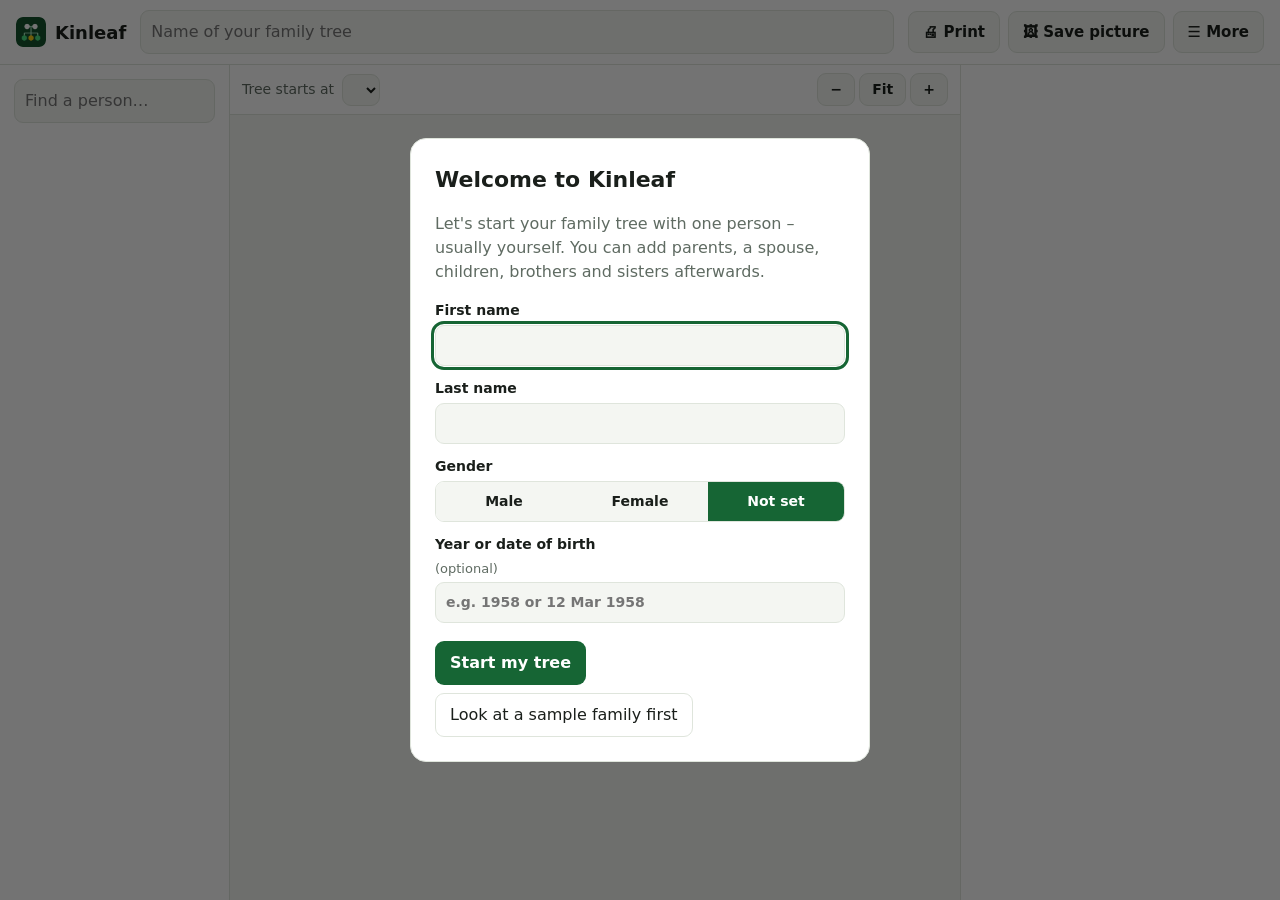
==== index.html @ b2eca698 "Kinleaf family tree maker v1" ====
<!doctype html>
<html lang="en">
<head>
  <meta charset="utf-8">
  <meta name="viewport" content="width=device-width, initial-scale=1">
  <title>Kinleaf – Family Tree Maker</title>
  <meta name="description" content="Build your family tree step by step, add photos and print it. Simple, private and offline – your family data stays on your PC.">
  <meta name="theme-color" content="#14532d">
  <link rel="manifest" href="manifest.json">
  <link rel="icon" href="icon-192.png">
  <link rel="stylesheet" href="style.css">
</head>
<body>
  <header class="topbar">
    <div class="brand"><img src="icon-192.png" alt="" width="30" height="30"><span>Kinleaf</span></div>
    <input id="treeTitle" class="tree-title" type="text" maxlength="60" placeholder="Name of your family tree" aria-label="Tree title">
    <div class="top-btns">
      <button id="printBtn" class="tb">🖨 Print</button>
      <button id="imgBtn" class="tb">🖼 Save picture</button>
      <button id="moreBtn" class="tb">☰ More</button>
      <button id="proBtn" class="pro-btn" hidden>★ Get Pro</button>
    </div>
    <div id="menu" class="menu" hidden>
      <button id="bigImgBtn">Save large picture for poster printing <span class="badge pro-only">PRO</span></button>
      <button id="backupBtn">Save a backup file</button>
      <button id="restoreFileBtn">Open a backup file…</button>
      <button id="gedOutBtn">Export GEDCOM file <span class="badge pro-only">PRO</span></button>
      <button id="gedInBtn">Import GEDCOM file… <span class="badge pro-only">PRO</span></button>
      <button id="sampleBtn">Load the sample family</button>
      <button id="clearBtn" class="danger">Start a new empty tree…</button>
      <a href="mailto:thequan03072002@gmail.com?subject=Kinleaf%20feedback">✉ Feedback &amp; support</a>
      <a href="https://apps.microsoft.com/detail/9NPWMMZ1NPPV" target="_blank" rel="noopener">More apps: PDF Toolbox</a>
      <a href="https://apps.microsoft.com/detail/9NF418NKG80Z" target="_blank" rel="noopener">More apps: SnapPDF</a>
    </div>
    <input id="fileIn" type="file" hidden>
  </header>

  <main class="layout">
    <aside class="left">
      <input id="search" type="search" placeholder="Find a person…" aria-label="Find a person">
      <ul id="peopleList" class="people"></ul>
      <p id="countLine" class="hint"></p>
    </aside>

    <section class="stage">
      <div class="stagebar">
        <label>Tree starts at <select id="rootSel"></select></label>
        <span class="zoom">
          <button id="zoomOut" title="Zoom out">−</button>
          <button id="zoomFit" title="Show whole tree">Fit</button>
          <button id="zoomIn" title="Zoom in">+</button>
        </span>
      </div>
      <svg id="svg" xmlns="http://www.w3.org/2000/svg"></svg>
      <p id="stageHint" class="stage-hint">Click a person to edit or add relatives · drag to move · scroll to zoom</p>
    </section>

    <aside class="right" id="panel"></aside>
  </main>

  <dialog id="welcome" class="dlg">
    <h2>Welcome to Kinleaf</h2>
    <p class="muted">Let's start your family tree with one person – usually yourself. You can add parents, a spouse, children, brothers and sisters afterwards.</p>
    <label class="field">First name <input id="wFirst" type="text" maxlength="40"></label>
    <label class="field">Last name <input id="wLast" type="text" maxlength="40"></label>
    <div class="field">Gender
      <div class="seg" id="wSex"><button data-v="m">Male</button><button data-v="f">Female</button><button data-v="" class="on">Not set</button></div>
    </div>
    <label class="field">Year or date of birth <span class="hint">(optional)</span><input id="wBirth" type="text" maxlength="30" placeholder="e.g. 1958 or 12 Mar 1958"></label>
    <div class="row-btns">
      <button id="wStart" class="primary">Start my tree</button>
      <button id="wSample" class="ghost">Look at a sample family first</button>
    </div>
  </dialog>

  <dialog id="pick" class="dlg">
    <h2 id="pickTitle">Who is the other parent?</h2>
    <div id="pickList" class="pick-list"></div>
    <div class="row-btns"><button id="pickCancel" class="ghost">Cancel</button></div>
  </dialog>

  <dialog id="proDialog" class="dlg">
    <h2>Kinleaf Pro</h2>
    <p class="muted">One-time purchase. Yours forever on this Microsoft account.</p>
    <ul class="pro-list">
      <li><strong>Unlimited people</strong> in your tree <span class="muted">(Free: 20)</span></li>
      <li><strong>Large poster picture</strong> – sharp enough to print and hang on the wall</li>
      <li><strong>GEDCOM import and export</strong> – move your tree to or from Ancestry, MyHeritage, FamilySearch and other programs</li>
    </ul>
    <p id="proMsg" class="pro-msg" hidden></p>
    <div class="row-btns">
      <button id="buyBtn" class="primary">Unlock Pro</button>
      <button id="restoreBtn" class="ghost">Restore purchase</button>
      <button id="closePro" class="ghost">Not now</button>
    </div>
  </dialog>

  <div id="toast" class="toast" hidden></div>
  <div id="printArea"></div>
  <script src="app.js"></script>
</body>
</html>
---- style.css ----
:root {
  --bg: #f4f6f2; --card: #ffffff; --text: #1a1f1b; --muted: #5f6b62;
  --line: #dfe5dc; --accent: #166534; --accent-2: #e3f2e6; --on-accent: #ffffff; --danger: #b42318;
  color-scheme: light dark;
}
@media (prefers-color-scheme: dark) {
  :root { --bg: #121613; --card: #1b211c; --text: #e9efe9; --muted: #9aa79d;
    --line: #2c362e; --accent: #4ade80; --accent-2: #17301f; --on-accent: #052e14; --danger: #f97066; }
}
* { box-sizing: border-box; }
html, body { height: 100%; }
body { margin: 0; font: 16px/1.5 "Segoe UI", system-ui, sans-serif; background: var(--bg); color: var(--text); display: flex; flex-direction: column; }
[hidden] { display: none !important; }
.topbar { position: relative; display: flex; align-items: center; gap: 14px; padding: 10px 16px; border-bottom: 1px solid var(--line); background: var(--card); }
.brand { display: flex; align-items: center; gap: 9px; font-weight: 700; font-size: 18px; }
.brand img { border-radius: 7px; }
.tree-title { flex: 1; min-width: 120px; font: 600 17px "Segoe UI", system-ui, sans-serif; padding: 8px 10px; border-radius: 9px; border: 1px solid transparent; background: transparent; color: var(--text); }
.tree-title:hover { border-color: var(--line); }
.top-btns { display: flex; gap: 8px; align-items: center; }
button { font: inherit; border-radius: 9px; padding: 9px 14px; cursor: pointer; border: 1px solid transparent; }
button:disabled { opacity: .45; cursor: not-allowed; }
.tb { background: var(--bg); color: var(--text); border-color: var(--line); font-weight: 600; font-size: 15px; }
.tb:hover, .ghost:hover { border-color: var(--accent); }
.primary { background: var(--accent); color: var(--on-accent); font-weight: 700; }
.ghost { background: transparent; color: var(--text); border-color: var(--line); }
.danger { color: var(--danger) !important; }
.pro-btn { background: linear-gradient(135deg, #f59e0b, #ef4444); color: #fff; font-weight: 700; border: 0; }
.pro-btn.is-pro { background: var(--accent-2); color: var(--accent); cursor: default; }
.badge { font-size: 10px; font-weight: 700; background: #f59e0b; color: #1f1503; border-radius: 4px; padding: 1px 5px; margin-left: 4px; vertical-align: 1px; }
body.unlocked .pro-only { display: none; }
.menu { position: absolute; right: 16px; top: 54px; z-index: 20; background: var(--card); border: 1px solid var(--line); border-radius: 12px; padding: 6px; display: flex; flex-direction: column; min-width: 300px; box-shadow: 0 10px 30px rgba(0,0,0,.25); }
.menu button, .menu a { text-align: left; background: transparent; color: var(--text); padding: 10px 12px; border-radius: 8px; text-decoration: none; font-size: 15px; }
.menu button:hover, .menu a:hover { background: var(--accent-2); }

.layout { flex: 1; min-height: 0; display: grid; grid-template-columns: 230px minmax(0, 1fr) 320px; }
.left, .right { background: var(--card); padding: 14px; overflow: auto; display: flex; flex-direction: column; gap: 10px; }
.left { border-right: 1px solid var(--line); }
.right { border-left: 1px solid var(--line); }
@media (max-width: 900px) { .layout { grid-template-columns: 1fr; grid-template-rows: auto 60vh auto; } .left { max-height: 160px; } }
input[type=text], input[type=search], select, textarea { font: inherit; padding: 9px 10px; border-radius: 9px; border: 1px solid var(--line); background: var(--bg); color: var(--text); width: 100%; }
input:focus, select:focus, textarea:focus, button:focus-visible { outline: 3px solid var(--accent); outline-offset: 1px; }
textarea { min-height: 70px; resize: vertical; }
.people { list-style: none; margin: 0; padding: 0; display: flex; flex-direction: column; gap: 2px; flex: 1; overflow: auto; }
.people button { width: 100%; text-align: left; background: transparent; color: var(--text); padding: 7px 9px; font-size: 15px; overflow: hidden; text-overflow: ellipsis; white-space: nowrap; }
.people button:hover { background: var(--bg); }
.people button.on { background: var(--accent-2); color: var(--accent); font-weight: 700; }
.people small { color: var(--muted); font-weight: 400; }
.hint { color: var(--muted); font-size: 13px; font-weight: 400; margin: 0; }
.muted { color: var(--muted); }

.stage { position: relative; min-width: 0; min-height: 0; display: flex; flex-direction: column; }
.stagebar { display: flex; justify-content: space-between; align-items: center; gap: 12px; padding: 8px 12px; border-bottom: 1px solid var(--line); background: var(--card); font-size: 14px; }
.stagebar label { display: flex; align-items: center; gap: 8px; color: var(--muted); min-width: 0; }
.stagebar select { width: auto; max-width: 340px; padding: 6px 8px; }
.zoom { display: flex; gap: 4px; }
.zoom button { background: var(--bg); color: var(--text); border-color: var(--line); padding: 5px 12px; font-weight: 700; }
#svg { flex: 1; width: 100%; min-height: 0; cursor: grab; touch-action: none; background: var(--bg); }
#svg.drag { cursor: grabbing; }
#svg .p { cursor: pointer; }
.stage-hint { position: absolute; left: 0; right: 0; bottom: 8px; text-align: center; color: var(--muted); font-size: 13px; margin: 0; pointer-events: none; }

.right h2 { font-size: 20px; margin: 0; }
.field { display: flex; flex-direction: column; gap: 4px; font-weight: 600; font-size: 14px; }
.two { display: grid; grid-template-columns: 1fr 1fr; gap: 8px; }
.seg { display: flex; gap: 0; border: 1px solid var(--line); border-radius: 9px; overflow: hidden; }
.seg button { flex: 1; border-radius: 0; background: var(--bg); color: var(--text); padding: 8px 6px; font-size: 14px; }
.seg button.on { background: var(--accent); color: var(--on-accent); font-weight: 700; }
.photo-row { display: flex; align-items: center; gap: 12px; }
.photo { width: 76px; height: 76px; border-radius: 50%; object-fit: cover; background: var(--accent-2); border: 2px solid var(--line); display: flex; align-items: center; justify-content: center; font-weight: 700; font-size: 24px; color: var(--accent); flex: none; }
.rel { display: grid; grid-template-columns: 1fr 1fr; gap: 8px; }
.rel button { background: var(--accent-2); color: var(--accent); font-weight: 700; font-size: 14px; padding: 10px 6px; }
.rel button:hover { outline: 2px solid var(--accent); }
.rel .wide { grid-column: 1 / -1; }
.check { display: flex; align-items: center; gap: 8px; font-weight: 600; font-size: 14px; }
.check input { width: 18px; height: 18px; accent-color: var(--accent); }
.sect { font-size: 12px; text-transform: uppercase; letter-spacing: .6px; color: var(--muted); margin: 8px 0 0; }
.empty-panel { color: var(--muted); text-align: center; margin-top: 30px; }

.dlg { border: 1px solid var(--line); border-radius: 16px; padding: 24px; background: var(--card); color: var(--text); max-width: 460px; width: calc(100% - 32px); }
.dlg::backdrop { background: rgba(0,0,0,.55); }
.dlg h2 { margin: 0 0 6px; font-size: 22px; }
.dlg .field { margin-top: 12px; }
.row-btns { display: flex; gap: 8px; flex-wrap: wrap; margin-top: 18px; }
.pro-list { padding-left: 20px; line-height: 1.8; }
.pro-msg { background: var(--accent-2); border-radius: 8px; padding: 9px 11px; }
.pick-list { display: flex; flex-direction: column; gap: 8px; margin-top: 12px; }
.pick-list button { background: var(--accent-2); color: var(--accent); font-weight: 700; text-align: left; }
.toast { position: fixed; left: 50%; bottom: 26px; transform: translateX(-50%); background: #1f2937; color: #fff; padding: 11px 18px; border-radius: 10px; z-index: 50; max-width: calc(100% - 24px); }

#printArea { display: none; }
@media print {
  @page { size: landscape; margin: 10mm; }
  body > *:not(#printArea) { display: none !important; }
  body { background: #fff; display: block; }
  #printArea { display: block; }
  #printArea svg { width: 100%; height: auto; max-height: 180mm; }
}
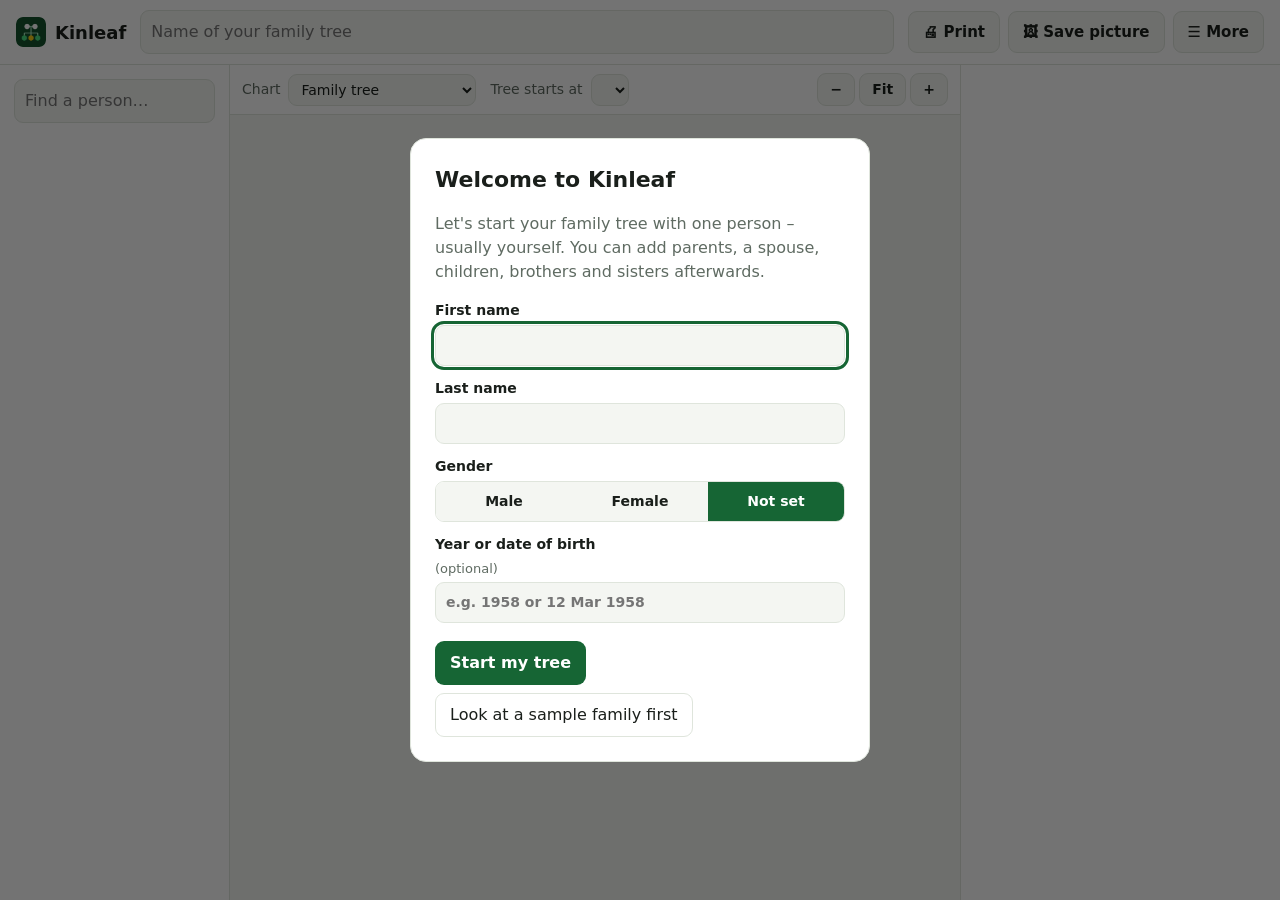
==== commit 7cb927df: "Fan chart of ancestors, better GEDCOM import/export, place of death" ====
--- a/index.html
+++ b/index.html
@@ -28,6 +28,7 @@
       <button id="gedInBtn">Import GEDCOM file… <span class="badge pro-only">PRO</span></button>
       <button id="sampleBtn">Load the sample family</button>
       <button id="clearBtn" class="danger">Start a new empty tree…</button>
+      <a href="help.html" target="_blank" rel="noopener">❓ How to use Kinleaf</a>
       <a href="mailto:thequan03072002@gmail.com?subject=Kinleaf%20feedback">✉ Feedback &amp; support</a>
       <a href="https://apps.microsoft.com/detail/9NPWMMZ1NPPV" target="_blank" rel="noopener">More apps: PDF Toolbox</a>
       <a href="https://apps.microsoft.com/detail/9NF418NKG80Z" target="_blank" rel="noopener">More apps: SnapPDF</a>
@@ -44,7 +45,7 @@
 
     <section class="stage">
       <div class="stagebar">
-        <label>Tree starts at <select id="rootSel"></select></label>
+        <span class="sb-left"><label>Chart <select id="chartSel"><option value="tree">Family tree</option><option value="fan">Fan chart – ancestors</option></select></label><label id="rootLab">Tree starts at <select id="rootSel"></select></label><label id="genLab" hidden>Generations <select id="fanGen"><option>4</option><option>5</option><option>6</option><option>7</option></select></label></span>
         <span class="zoom">
           <button id="zoomOut" title="Zoom out">−</button>
           <button id="zoomFit" title="Show whole tree">Fit</button>
@@ -85,6 +86,7 @@
     <ul class="pro-list">
       <li><strong>Unlimited people</strong> in your tree <span class="muted">(Free: 20)</span></li>
       <li><strong>Large poster picture</strong> – sharp enough to print and hang on the wall</li>
+      <li><strong>Fan charts</strong> – print or save a colourful fan of up to 7 generations of ancestors, perfect as a gift or wall poster</li>
       <li><strong>GEDCOM import and export</strong> – move your tree to or from Ancestry, MyHeritage, FamilySearch and other programs</li>
     </ul>
     <p id="proMsg" class="pro-msg" hidden></p>
--- a/style.css
+++ b/style.css
@@ -50,6 +50,8 @@
 
 .stage { position: relative; min-width: 0; min-height: 0; display: flex; flex-direction: column; }
 .stagebar { display: flex; justify-content: space-between; align-items: center; gap: 12px; padding: 8px 12px; border-bottom: 1px solid var(--line); background: var(--card); font-size: 14px; }
+.sb-left { display: flex; gap: 14px; align-items: center; flex-wrap: wrap; min-width: 0; }
+.stagebar label[hidden] { display: none; }
 .stagebar label { display: flex; align-items: center; gap: 8px; color: var(--muted); min-width: 0; }
 .stagebar select { width: auto; max-width: 340px; padding: 6px 8px; }
 .zoom { display: flex; gap: 4px; }
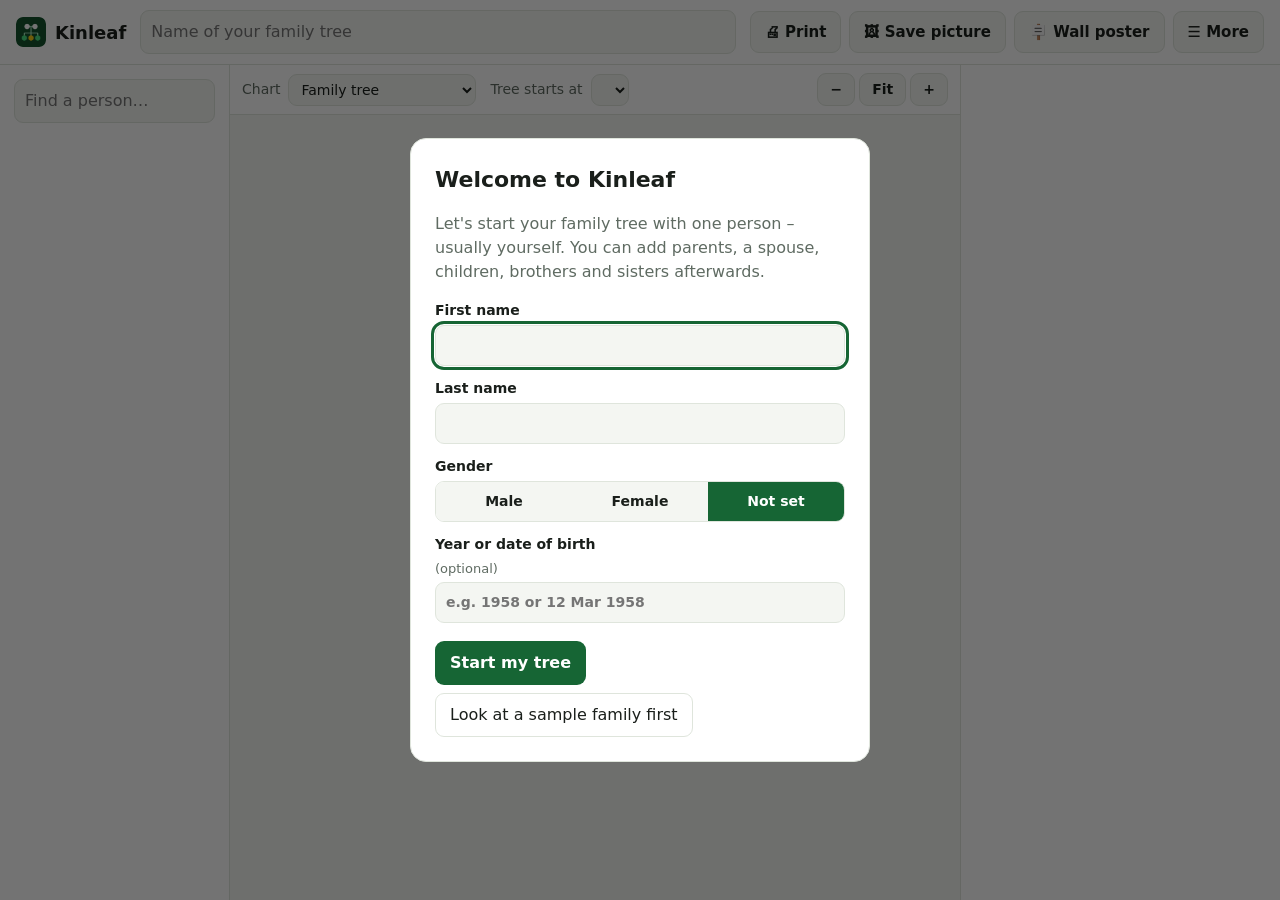
==== commit b8afc11a: "Kinleaf: wall poster designer (4 styles, sizes up to 24x36, print-shop file, tiled home printing)" ====
--- a/index.html
+++ b/index.html
@@ -17,6 +17,7 @@
     <div class="top-btns">
       <button id="printBtn" class="tb">🖨 Print</button>
       <button id="imgBtn" class="tb">🖼 Save picture</button>
+      <button id="posterBtn" class="tb">🪧 Wall poster</button>
       <button id="moreBtn" class="tb">☰ More</button>
       <button id="proBtn" class="pro-btn" hidden>★ Get Pro</button>
     </div>
@@ -80,11 +81,35 @@
     <div class="row-btns"><button id="pickCancel" class="ghost">Cancel</button></div>
   </dialog>
 
+  <dialog id="posterDlg" class="dlg poster-dlg">
+    <h2>🪧 Wall poster</h2>
+    <p class="muted">Turn your tree into a framed poster – a lovely gift for parents and grandparents.</p>
+    <div class="poster-grid">
+      <div>
+        <label class="field">Title<input id="poTitle" type="text" maxlength="60"></label>
+        <label class="field">Line under the title<input id="poSub" type="text" maxlength="90" placeholder="e.g. Four generations · Made with love, Christmas 2026"></label>
+        <label class="field">Style<select id="poStyle"></select></label>
+        <label class="field">Poster size<select id="poSize"></select></label>
+        <label class="field">Direction<select id="poOrient"><option value="auto">Best fit for my tree</option><option value="port">Portrait (tall)</option><option value="land">Landscape (wide)</option></select></label>
+        <label id="poPaperRow" class="field">Home printer paper<select id="poPaper"><option value="letter">Letter</option><option value="a4">A4</option></select></label>
+        <p id="poInfo" class="muted small"></p>
+        <div class="row-btns">
+          <button id="poSaveBtn" class="primary">💾 Save poster file</button>
+          <button id="poPrintBtn" class="ghost">🖨 Print</button>
+          <button id="poClose" class="ghost">Close</button>
+        </div>
+        <p class="muted small">Tip: the chart on the poster is the one on screen. Switch between the family tree and the fan chart, or choose whose family to show, before you open the poster. Photos of people appear on the poster too.</p>
+      </div>
+      <div id="poPreview" class="poster-preview"></div>
+    </div>
+  </dialog>
+
   <dialog id="proDialog" class="dlg">
     <h2>Kinleaf Pro</h2>
     <p class="muted">One-time purchase. Yours forever on this Microsoft account.</p>
     <ul class="pro-list">
       <li><strong>Unlimited people</strong> in your tree <span class="muted">(Free: 20)</span></li>
+      <li><strong>Wall poster designer</strong> – 4 framed styles, sizes up to 24 × 36 in; save a print-shop file or print it on Letter / A4 sheets at home</li>
       <li><strong>Large poster picture</strong> – sharp enough to print and hang on the wall</li>
       <li><strong>Fan charts</strong> – print or save a colourful fan of up to 7 generations of ancestors, perfect as a gift or wall poster</li>
       <li><strong>GEDCOM import and export</strong> – move your tree to or from Ancestry, MyHeritage, FamilySearch and other programs</li>
@@ -98,6 +123,7 @@
   </dialog>
 
   <div id="toast" class="toast" hidden></div>
+  <style id="pageRule"></style>
   <div id="printArea"></div>
   <script src="app.js"></script>
 </body>
--- a/style.css
+++ b/style.css
@@ -97,3 +97,10 @@
   #printArea { display: block; }
   #printArea svg { width: 100%; height: auto; max-height: 180mm; }
 }
+
+.poster-dlg { max-width: 1040px; }
+.poster-grid { display: grid; grid-template-columns: 320px 1fr; gap: 22px; margin-top: 8px; }
+.poster-preview { display: flex; align-items: center; justify-content: center; background: #8883; border-radius: 12px; padding: 14px; min-height: 420px; max-height: 70vh; }
+.poster-preview svg { max-width: 100%; max-height: calc(70vh - 28px); height: auto; box-shadow: 0 8px 26px rgba(0,0,0,.3); }
+.small { font-size: 13px; }
+@media (max-width: 760px) { .poster-grid { grid-template-columns: 1fr; } }
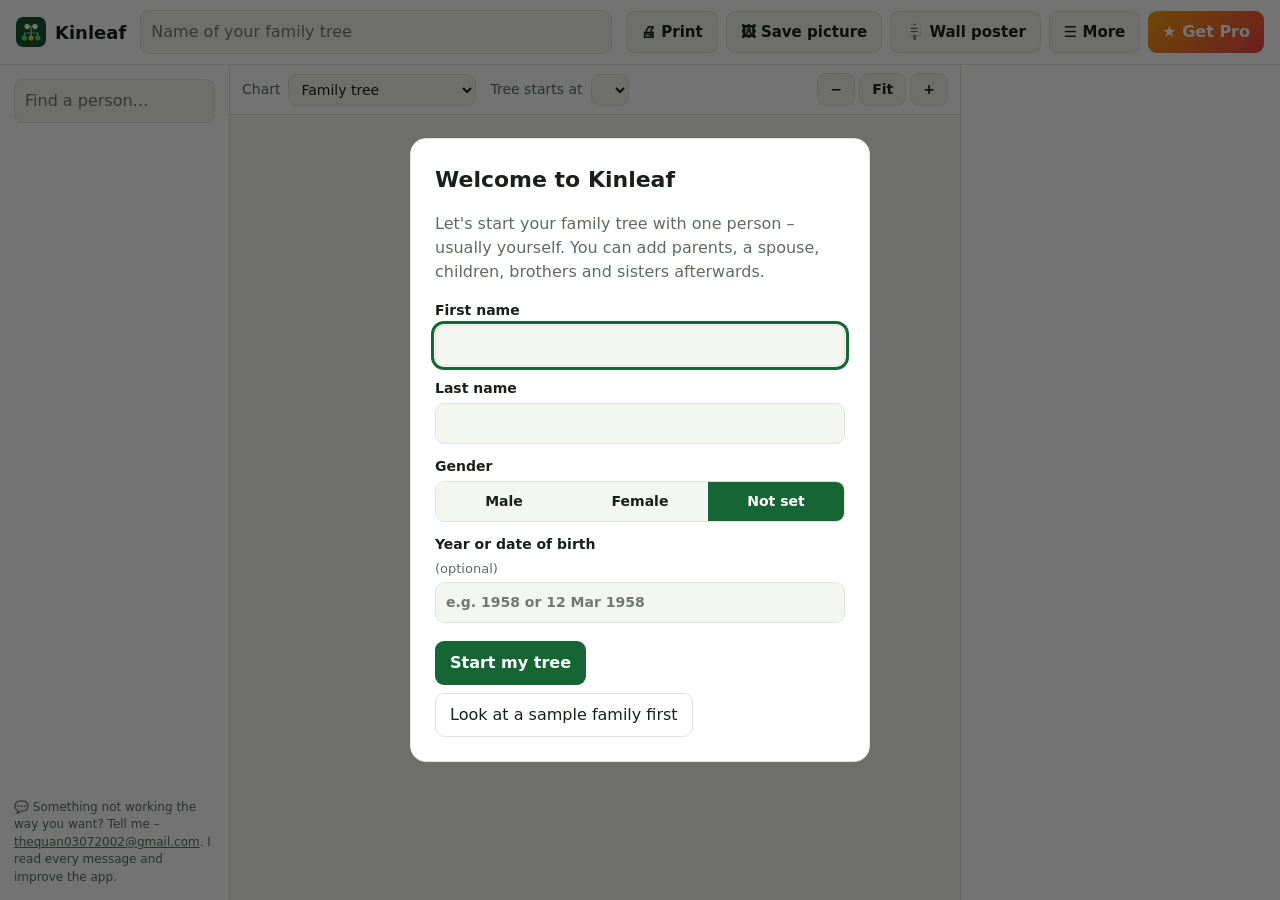
==== commit 6de97ed0: "Harden Pro check, close side doors, feedback note" ====
--- a/index.html
+++ b/index.html
@@ -42,6 +42,7 @@
       <input id="search" type="search" placeholder="Find a person…" aria-label="Find a person">
       <ul id="peopleList" class="people"></ul>
       <p id="countLine" class="hint"></p>
+      <p class="feedback">💬 Something not working the way you want? Tell me – <a href="mailto:thequan03072002@gmail.com?subject=Kinleaf%20feedback">thequan03072002@gmail.com</a>. I read every message and improve the app.</p>
     </aside>
 
     <section class="stage">
@@ -114,9 +115,10 @@
       <li><strong>Fan charts</strong> – print or save a colourful fan of up to 7 generations of ancestors, perfect as a gift or wall poster</li>
       <li><strong>GEDCOM import and export</strong> – move your tree to or from Ancestry, MyHeritage, FamilySearch and other programs</li>
     </ul>
+    <p class="feedback">💬 Something not working the way you want? Tell me – <a href="mailto:thequan03072002@gmail.com?subject=Kinleaf%20feedback">thequan03072002@gmail.com</a>. I read every message and improve the app.</p>
     <p id="proMsg" class="pro-msg" hidden></p>
     <div class="row-btns">
-      <button id="buyBtn" class="primary">Unlock Pro</button>
+      <button id="buyBtn" class="primary" autofocus>Unlock Pro</button>
       <button id="restoreBtn" class="ghost">Restore purchase</button>
       <button id="closePro" class="ghost">Not now</button>
     </div>
--- a/style.css
+++ b/style.css
@@ -37,6 +37,7 @@
 .left { border-right: 1px solid var(--line); }
 .right { border-left: 1px solid var(--line); }
 @media (max-width: 900px) { .layout { grid-template-columns: 1fr; grid-template-rows: auto 60vh auto; } .left { max-height: 160px; } }
+@media (max-width: 700px) { .topbar { flex-wrap: wrap; gap: 8px 10px; } .top-btns { flex-wrap: wrap; width: 100%; } .tree-title { min-width: 0; } }
 input[type=text], input[type=search], select, textarea { font: inherit; padding: 9px 10px; border-radius: 9px; border: 1px solid var(--line); background: var(--bg); color: var(--text); width: 100%; }
 input:focus, select:focus, textarea:focus, button:focus-visible { outline: 3px solid var(--accent); outline-offset: 1px; }
 textarea { min-height: 70px; resize: vertical; }
@@ -104,3 +105,7 @@
 .poster-preview svg { max-width: 100%; max-height: calc(70vh - 28px); height: auto; box-shadow: 0 8px 26px rgba(0,0,0,.3); }
 .small { font-size: 13px; }
 @media (max-width: 760px) { .poster-grid { grid-template-columns: 1fr; } }
+
+/* feedback note */
+.feedback { color: var(--muted); font-size: 12px; line-height: 1.45; margin: 12px 0 0; overflow-wrap: anywhere; }
+.feedback a { color: inherit; text-decoration: underline; }
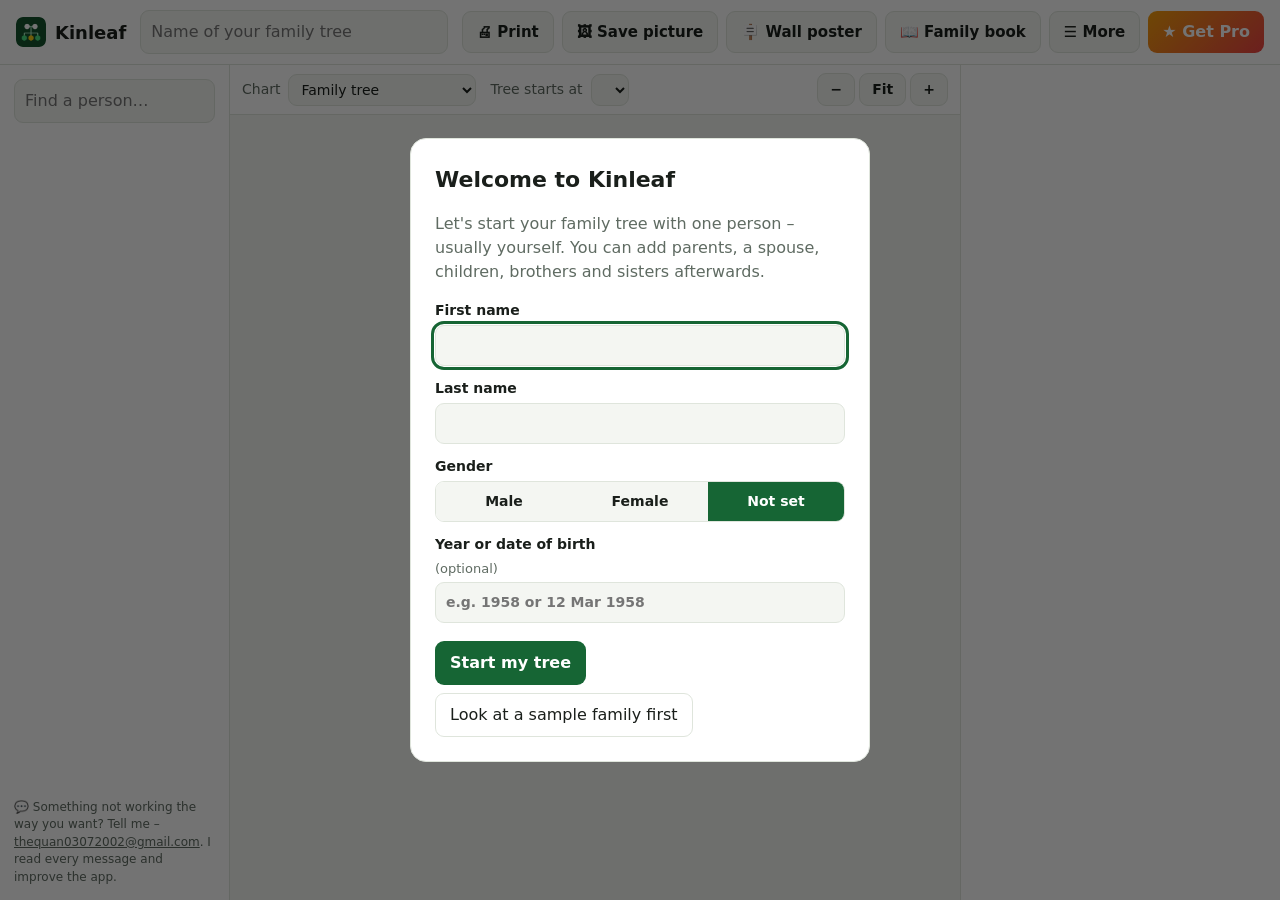
==== commit 074eceb1: "Relationship finder, marriage dates, family history book" ====
--- a/index.html
+++ b/index.html
@@ -18,11 +18,14 @@
       <button id="printBtn" class="tb">🖨 Print</button>
       <button id="imgBtn" class="tb">🖼 Save picture</button>
       <button id="posterBtn" class="tb">🪧 Wall poster</button>
+      <button id="bookBtn" class="tb">📖 Family book</button>
       <button id="moreBtn" class="tb">☰ More</button>
       <button id="proBtn" class="pro-btn" hidden>★ Get Pro</button>
     </div>
     <div id="menu" class="menu" hidden>
       <button id="bigImgBtn">Save large picture for poster printing <span class="badge pro-only">PRO</span></button>
+      <button id="relMenuBtn">🔗 How are two people related?</button>
+      <button id="bookMenuBtn">📖 Family history book <span class="badge pro-only">PRO</span></button>
       <button id="backupBtn">Save a backup file</button>
       <button id="restoreFileBtn">Open a backup file…</button>
       <button id="gedOutBtn">Export GEDCOM file <span class="badge pro-only">PRO</span></button>
@@ -105,6 +108,46 @@
     </div>
   </dialog>
 
+  <dialog id="relDlg" class="dlg">
+    <h2>🔗 How are they related?</h2>
+    <p class="muted">Pick two people – Kinleaf works out the relationship, from grandparents to second cousins once removed and in-laws.</p>
+    <label class="field">Person<select id="relA"></select></label>
+    <div class="rel-swap"><button id="relSwap" class="ghost" title="Swap the two people">⇅ Swap</button></div>
+    <label class="field">and<select id="relB"></select></label>
+    <div id="relOut" class="rel-out" aria-live="polite"></div>
+    <div class="row-btns">
+      <button id="relShow" class="ghost" hidden>Show both in the tree</button>
+      <button id="relClose" class="primary">Close</button>
+    </div>
+  </dialog>
+
+  <dialog id="bookDlg" class="dlg poster-dlg book-dlg">
+    <h2>📖 Family history book</h2>
+    <p class="muted">A printed book of your family to keep or give: a cover with your tree, an entry for every person with photo, dates, places, marriages, children and stories, a birthday &amp; anniversary calendar and an index.</p>
+    <div class="poster-grid">
+      <div>
+        <label class="field">Title<input id="bkTitle" type="text" maxlength="60"></label>
+        <label class="field">Line under the title<input id="bkSub" type="text" maxlength="90" placeholder="e.g. Collected by Grandma Rose, 2026"></label>
+        <label class="field">Paper<select id="bkPaper"><option value="letter">Letter</option><option value="a4">A4</option></select></label>
+        <label class="field">Show how everyone is related to<select id="bkRel"></select></label>
+        <div class="bk-checks">
+          <label class="check"><input id="bk_cover" type="checkbox"> Cover with the family tree</label>
+          <label class="check"><input id="bk_photos" type="checkbox"> Photos</label>
+          <label class="check"><input id="bk_notes" type="checkbox"> Notes and stories</label>
+          <label class="check"><input id="bk_cal" type="checkbox"> Birthdays &amp; anniversaries</label>
+          <label class="check"><input id="bk_index" type="checkbox"> Index of names</label>
+        </div>
+        <p id="bkInfo" class="muted small"></p>
+        <div class="row-btns">
+          <button id="bkPrintBtn" class="primary">🖨 Print or save PDF <span class="badge pro-only">PRO</span></button>
+          <button id="bkClose" class="ghost">Close</button>
+        </div>
+        <p class="muted small">Tip: in the print window choose <b>Microsoft Print to PDF</b> to get a PDF you can e-mail to the whole family. The cover shows the chart that is on screen.</p>
+      </div>
+      <div id="bkPreview" class="book-preview"></div>
+    </div>
+  </dialog>
+
   <dialog id="proDialog" class="dlg">
     <h2>Kinleaf Pro</h2>
     <p class="muted">One-time purchase. Yours forever on this Microsoft account.</p>
@@ -113,6 +156,7 @@
       <li><strong>Wall poster designer</strong> – 4 framed styles, sizes up to 24 × 36 in; save a print-shop file or print it on Letter / A4 sheets at home</li>
       <li><strong>Large poster picture</strong> – sharp enough to print and hang on the wall</li>
       <li><strong>Fan charts</strong> – print or save a colourful fan of up to 7 generations of ancestors, perfect as a gift or wall poster</li>
+      <li><strong>Family history book</strong> – print or save as PDF a book with every person's photo, dates, marriages, children and stories, a birthday &amp; anniversary calendar and an index</li>
       <li><strong>GEDCOM import and export</strong> – move your tree to or from Ancestry, MyHeritage, FamilySearch and other programs</li>
     </ul>
     <p class="feedback">💬 Something not working the way you want? Tell me – <a href="mailto:thequan03072002@gmail.com?subject=Kinleaf%20feedback">thequan03072002@gmail.com</a>. I read every message and improve the app.</p>
--- a/style.css
+++ b/style.css
@@ -36,7 +36,7 @@
 .left, .right { background: var(--card); padding: 14px; overflow: auto; display: flex; flex-direction: column; gap: 10px; }
 .left { border-right: 1px solid var(--line); }
 .right { border-left: 1px solid var(--line); }
-@media (max-width: 900px) { .layout { grid-template-columns: 1fr; grid-template-rows: auto 60vh auto; } .left { max-height: 160px; } }
+@media (max-width: 900px) { .layout { grid-template-columns: 1fr; grid-template-rows: auto 60vh auto; } .left { height: 170px; } .left .people { flex: none; } }
 @media (max-width: 700px) { .topbar { flex-wrap: wrap; gap: 8px 10px; } .top-btns { flex-wrap: wrap; width: 100%; } .tree-title { min-width: 0; } }
 input[type=text], input[type=search], select, textarea { font: inherit; padding: 9px 10px; border-radius: 9px; border: 1px solid var(--line); background: var(--bg); color: var(--text); width: 100%; }
 input:focus, select:focus, textarea:focus, button:focus-visible { outline: 3px solid var(--accent); outline-offset: 1px; }
@@ -109,3 +109,51 @@
 /* feedback note */
 .feedback { color: var(--muted); font-size: 12px; line-height: 1.45; margin: 12px 0 0; overflow-wrap: anywhere; }
 .feedback a { color: inherit; text-decoration: underline; }
+
+/* relationship finder */
+.rel-swap { display: flex; justify-content: center; margin-top: 8px; }
+.rel-swap button { padding: 5px 14px; font-size: 14px; }
+.rel-out { margin-top: 14px; min-height: 64px; background: var(--accent-2); border-radius: 12px; padding: 12px 14px; }
+.rel-out:empty { display: none; }
+.rel-out p { margin: 0 0 4px; }
+.rel-big { font-size: 19px; line-height: 1.35; }
+.rel-big b { color: var(--accent); }
+.mar { display: flex; flex-direction: column; gap: 2px; }
+.mar .field { margin: 0; }
+
+/* family history book */
+.book-dlg .poster-grid { grid-template-columns: 300px minmax(0, 1fr); }
+.bk-checks { display: flex; flex-direction: column; gap: 6px; margin-top: 12px; }
+.book-preview { background: #8883; border-radius: 12px; padding: 14px; max-height: 72vh; overflow: auto; min-width: 0; }
+.book { font-family: Georgia, 'Times New Roman', serif; color: #23281f; background: #fff; font-size: 11pt; line-height: 1.45; }
+.book-preview .book { max-width: 8.5in; margin: 0 auto; padding: 0.55in 0.6in; box-shadow: 0 8px 26px rgba(0,0,0,.3); position: relative; }
+.book-preview .bk-sec, .book-preview .bk-people { border-top: 1px dashed #b9c2b4; margin-top: 24px; padding-top: 4px; }
+.book-preview .bk-cover + .bk-people { margin-top: 0; }
+.book.wm::after { content: ''; position: absolute; inset: 0; pointer-events: none; background: url("data:image/svg+xml,%3Csvg xmlns='http://www.w3.org/2000/svg' width='320' height='220'%3E%3Ctext x='160' y='120' transform='rotate(-30 160 110)' text-anchor='middle' font-family='Segoe UI,sans-serif' font-size='54' font-weight='800' fill='%23b42318' fill-opacity='.17'%3EPREVIEW%3C/text%3E%3C/svg%3E") repeat; }
+.bk-cover { text-align: center; display: flex; flex-direction: column; align-items: center; justify-content: center; gap: 10pt; min-height: 5in; break-after: page; }
+.bk-cover h1 { font-size: 30pt; line-height: 1.15; margin: 0; color: #14532d; }
+.bk-sub { font-style: italic; color: #4d5a48; margin: 0; font-size: 13pt; }
+.bk-chart { max-width: 100%; max-height: 6in; margin: 14pt 0; object-fit: contain; }
+.bk-meta { color: #6b7466; font-size: 10pt; margin: 0; }
+.bk-sec { break-before: page; }
+.bk-h { font-size: 17pt; color: #14532d; border-bottom: 1.5pt solid #c9d6c3; padding-bottom: 3pt; margin: 16pt 0 6pt; break-after: avoid; }
+.bk-p { display: grid; grid-template-columns: 0.85in minmax(0, 1fr); gap: 14pt; padding: 9pt 0; border-bottom: 0.75pt solid #e3e7e0; break-inside: avoid; }
+.bk-ph { width: 0.85in; height: 0.85in; border-radius: 50%; object-fit: cover; border: 1.5pt solid #c9d6c3; }
+.bk-ini { display: flex; align-items: center; justify-content: center; background: #eef3ea; color: #14532d; font-weight: 700; font-size: 20pt; }
+.bk-p h3 { margin: 0; font-size: 14pt; line-height: 1.25; overflow-wrap: anywhere; }
+.bk-no { display: inline-block; min-width: 1.6em; color: #8a968c; font-weight: 400; font-size: 10pt; }
+.bk-life { color: #5f6b62; margin: 0 0 3pt; font-size: 10.5pt; }
+.bk-p dl { display: grid; grid-template-columns: max-content minmax(0, 1fr); gap: 1pt 10pt; margin: 3pt 0 0; font-size: 10.5pt; }
+.bk-p dt { color: #6b7466; }
+.bk-p dd { margin: 0; overflow-wrap: anywhere; }
+.bk-ref { color: #8a968c; font-size: 9pt; }
+.bk-notes { white-space: pre-line; margin: 5pt 0 0; font-size: 10.5pt; font-style: italic; color: #3d4638; overflow-wrap: anywhere; }
+.bk-months { columns: 2; column-gap: 24pt; }
+.bk-month { break-inside: avoid; margin-bottom: 10pt; }
+.bk-month h4 { margin: 6pt 0 3pt; font-size: 12pt; color: #14532d; }
+.bk-month p { margin: 0 0 2pt; font-size: 10.5pt; }
+.bk-day { display: inline-block; min-width: 1.8em; font-weight: 700; color: #4d5a48; }
+.bk-cols { columns: 3; column-gap: 18pt; font-size: 10pt; }
+.bk-cols p { margin: 0 0 1pt; break-inside: avoid; }
+@media (max-width: 760px) { .book-dlg .poster-grid { grid-template-columns: 1fr; } .book-preview { padding: 8px; } .book-preview .book { padding: 18px 16px; font-size: 10pt; } .bk-months { columns: 1; } .bk-cols { columns: 2; } }
+@media print { #printArea .book { font-size: 11pt; } #printArea .bk-cover { min-height: 0; } }
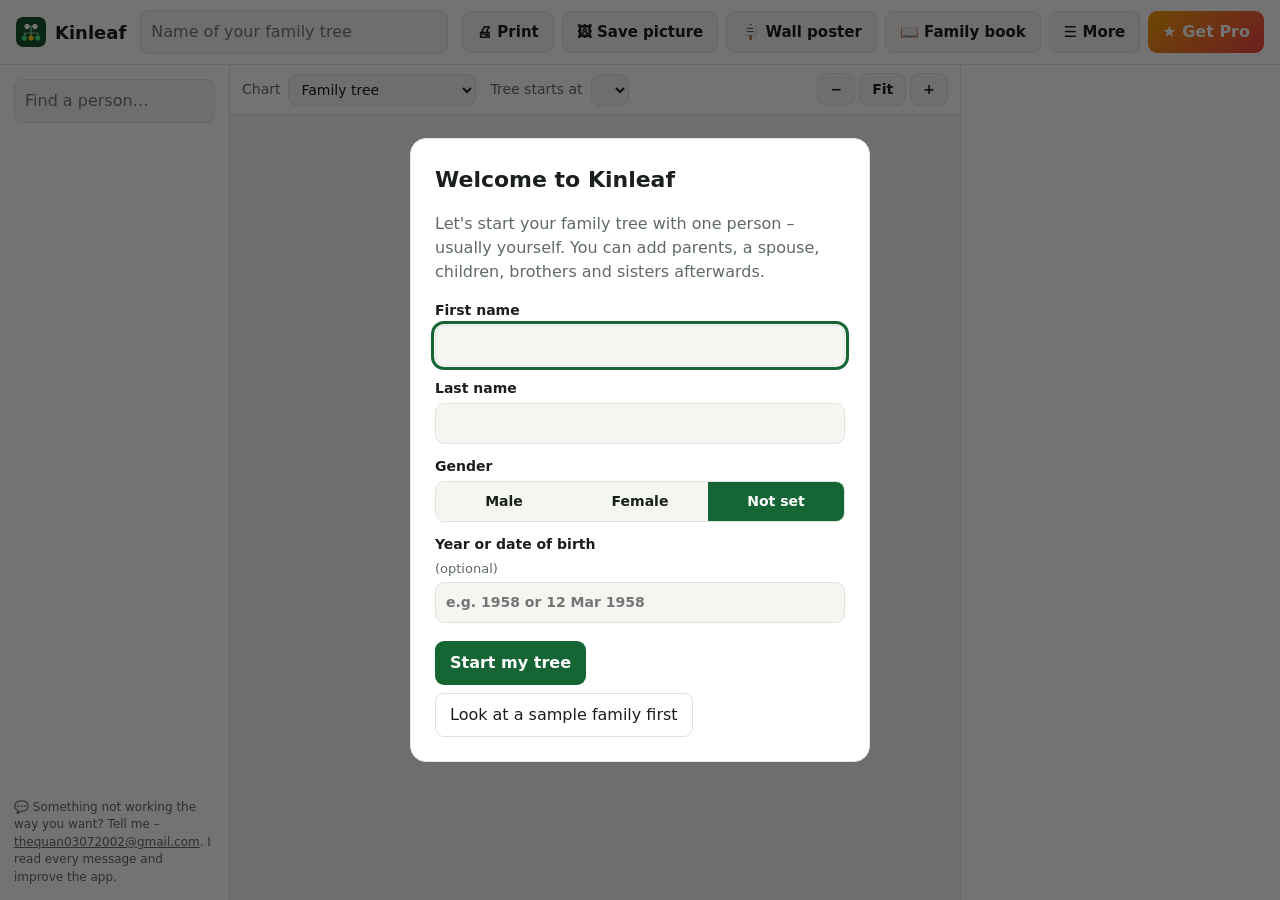
==== commit fd9caa93: "Add Rate this app link and one-time rating question" ====
--- a/index.html
+++ b/index.html
@@ -36,6 +36,7 @@
       <a href="mailto:thequan03072002@gmail.com?subject=Kinleaf%20feedback">✉ Feedback &amp; support</a>
       <a href="https://apps.microsoft.com/detail/9NPWMMZ1NPPV" target="_blank" rel="noopener">More apps: PDF Toolbox</a>
       <a href="https://apps.microsoft.com/detail/9NF418NKG80Z" target="_blank" rel="noopener">More apps: SnapPDF</a>
+      <a href="https://apps.microsoft.com/detail/9NDCRGD5QFJ4" target="_blank" rel="noopener">More apps: RecipePress family cookbook maker</a>
     </div>
     <input id="fileIn" type="file" hidden>
   </header>
@@ -172,5 +173,6 @@
   <style id="pageRule"></style>
   <div id="printArea"></div>
   <script src="app.js"></script>
+  <script src="rate.js" data-id="9NRR32J91340" data-app="Kinleaf"></script>
 </body>
 </html>
